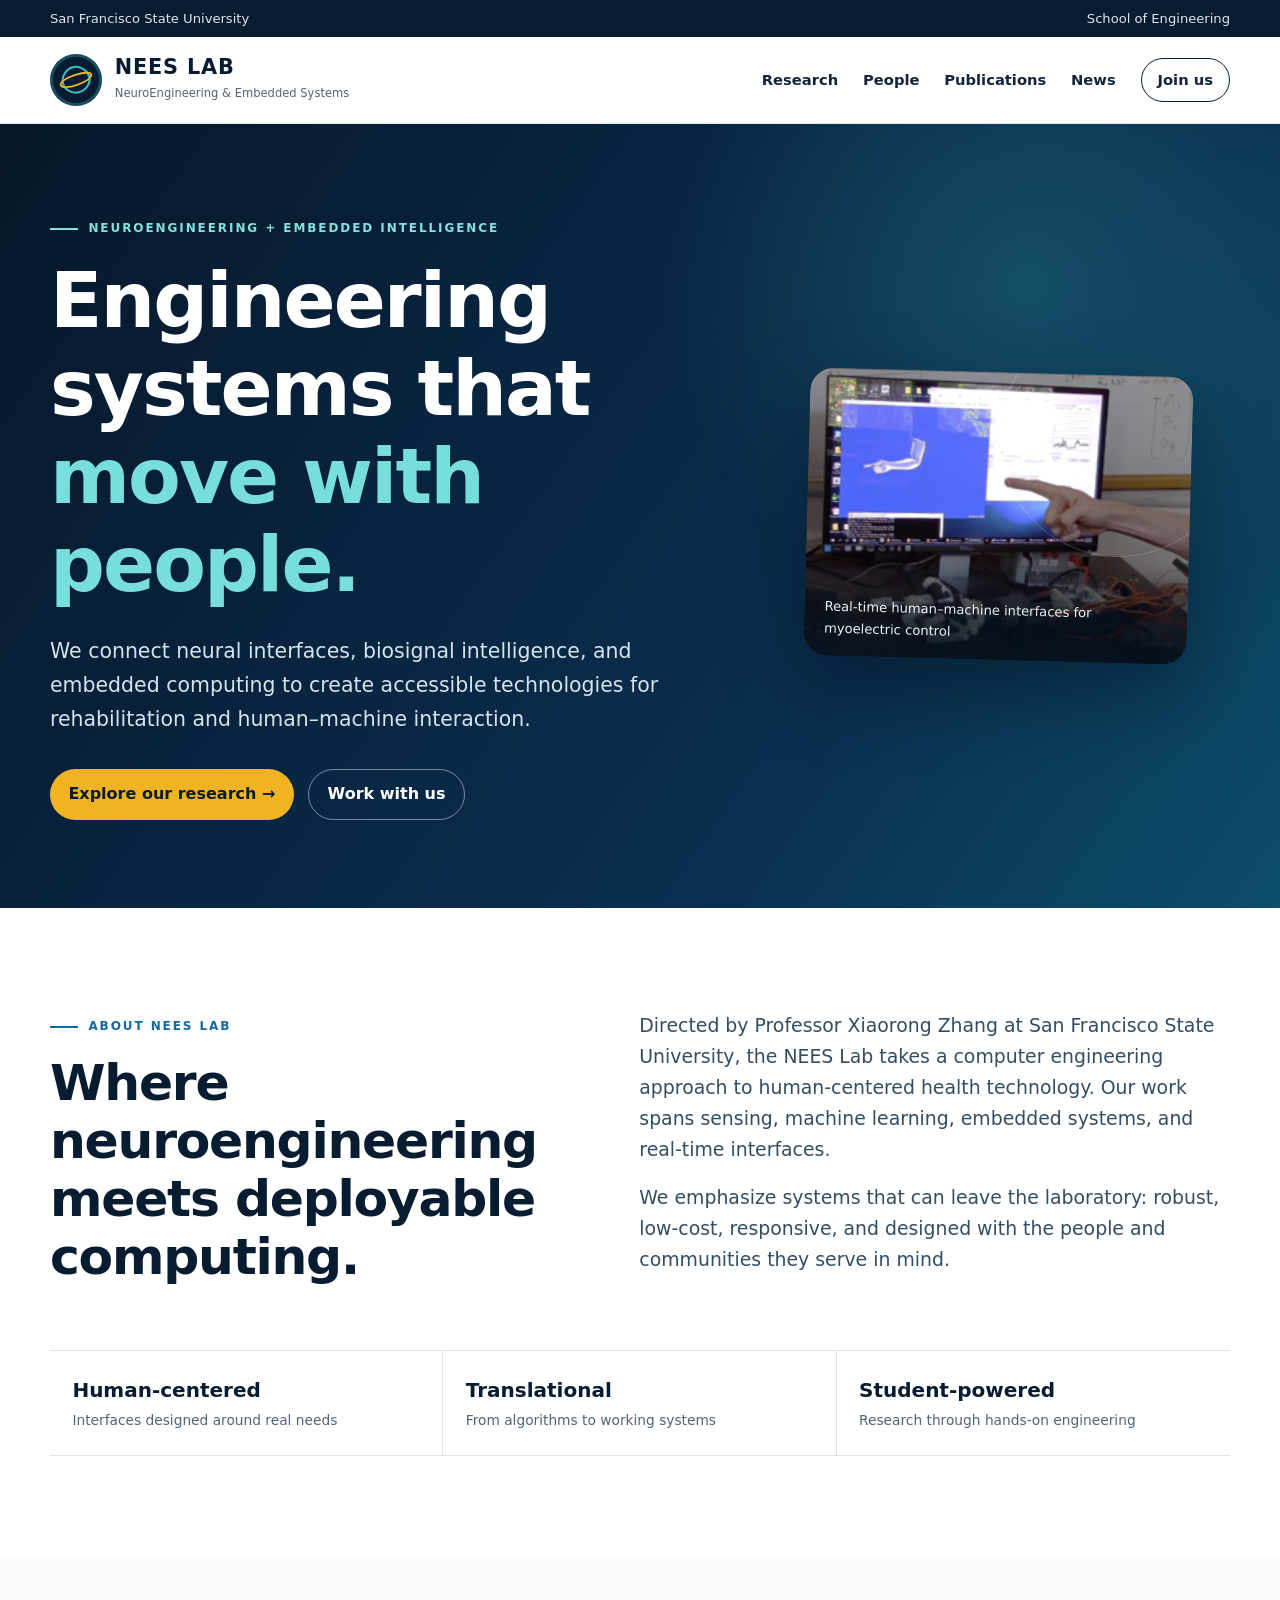
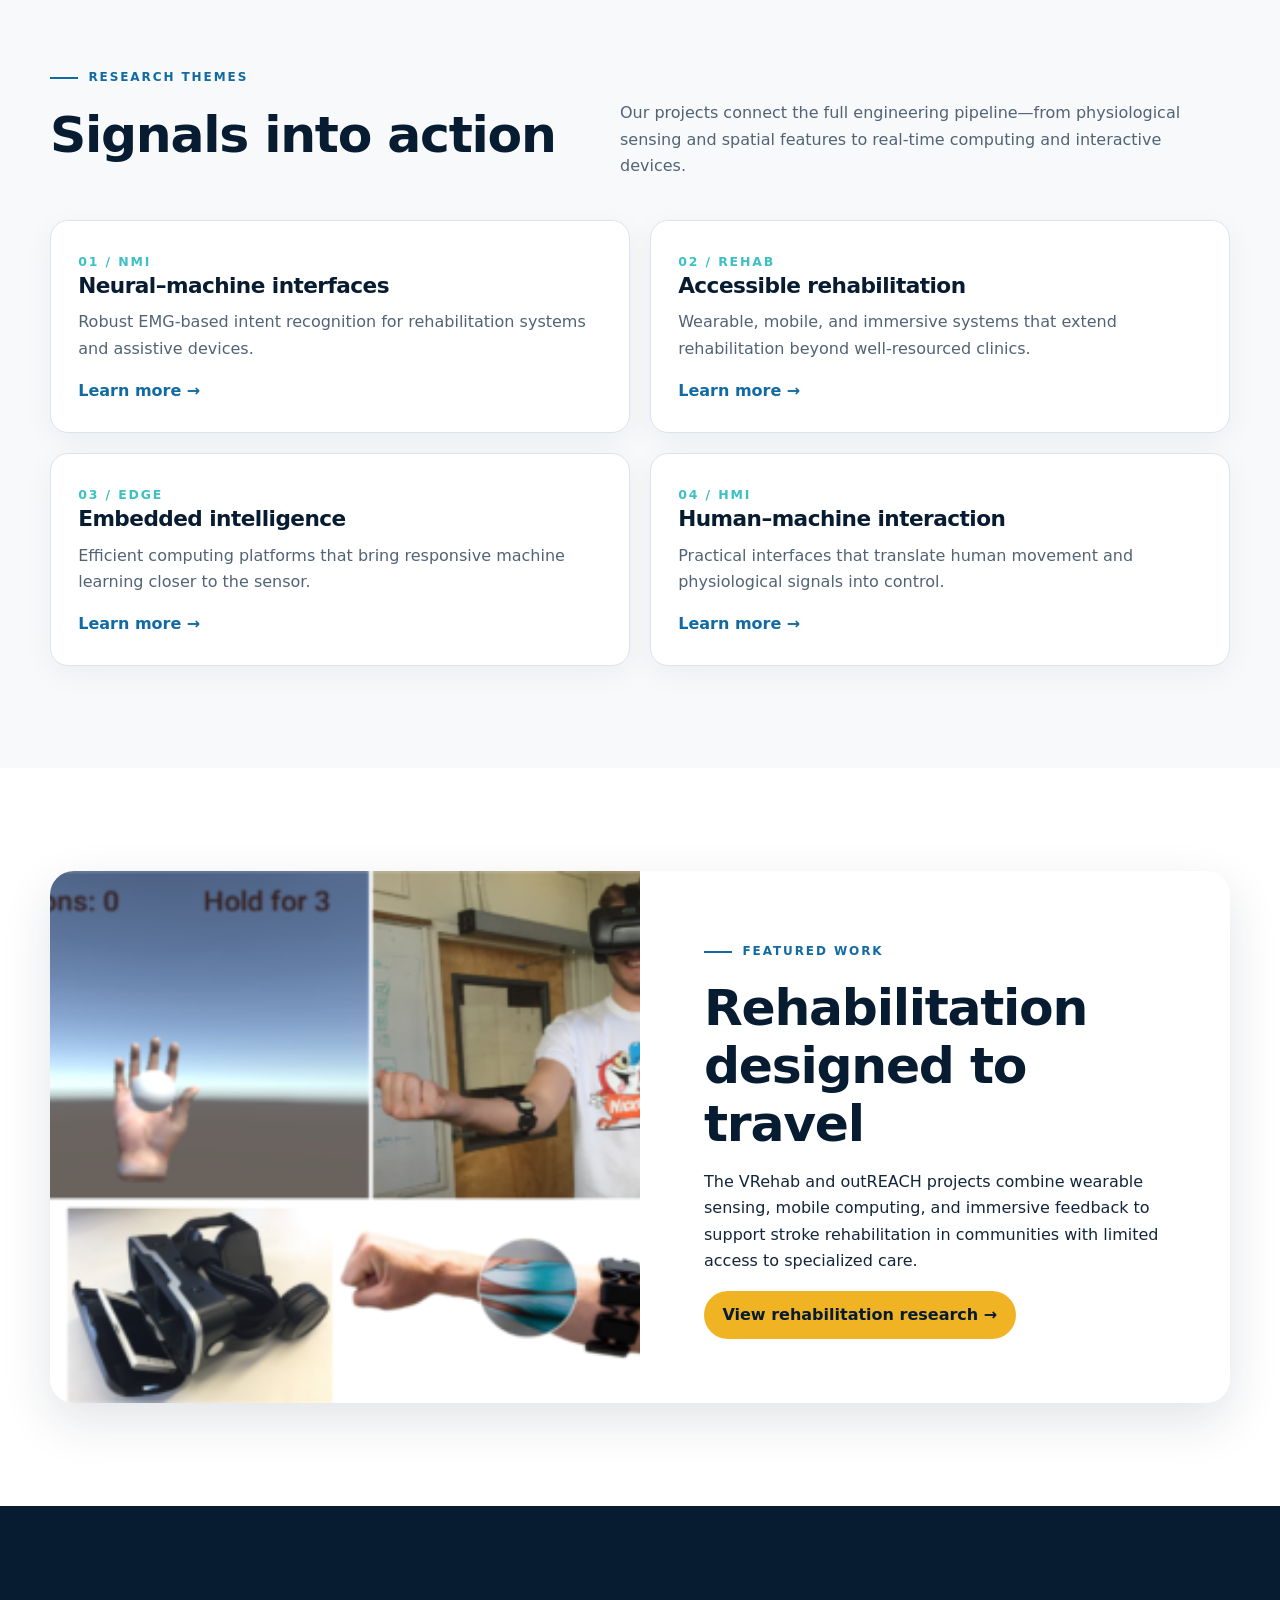
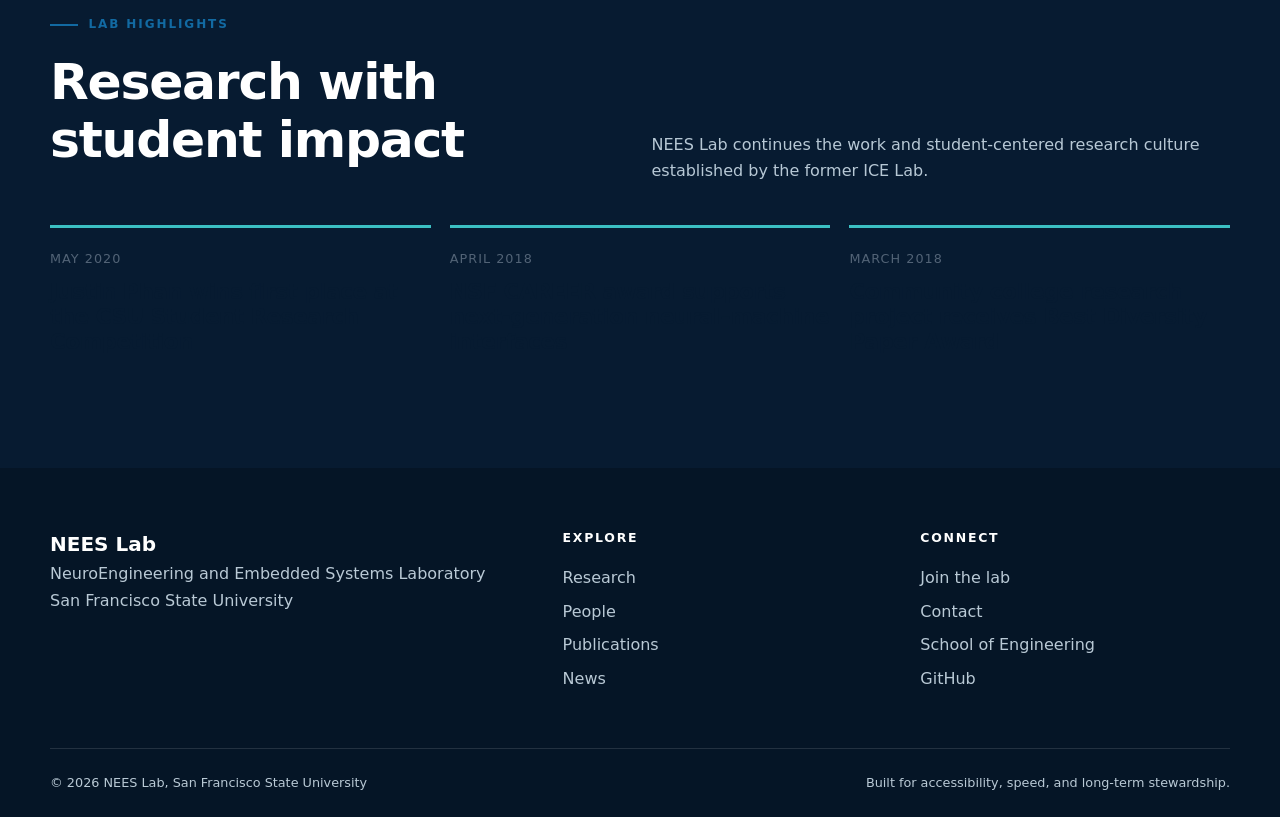
==== index.html @ 04b78733 "Build initial NEES Lab website" ====
<!doctype html>
<html lang="en">
<head>
  <meta charset="utf-8"><meta name="viewport" content="width=device-width, initial-scale=1">
  <title>NEES Lab | NeuroEngineering & Embedded Systems at SFSU</title>
  <meta name="description" content="The NeuroEngineering and Embedded Systems Laboratory at San Francisco State University develops intelligent, human-centered systems for health and rehabilitation.">
  <link rel="canonical" href="https://sfsu-neeslab.github.io/"><link rel="stylesheet" href="/assets/site.css"><script src="/assets/site.js" defer></script>
</head>
<body>
  <site-header page="home"></site-header>
  <main id="main">
    <section class="hero">
      <div class="container hero-grid">
        <div><div class="eyebrow">NeuroEngineering + embedded intelligence</div><h1>Engineering systems that <em>move with people.</em></h1><p class="hero-lede">We connect neural interfaces, biosignal intelligence, and embedded computing to create accessible technologies for rehabilitation and human–machine interaction.</p><div class="button-row"><a class="button button-primary" href="/research.html">Explore our research →</a><a class="button button-ghost" href="/join.html">Work with us</a></div></div>
        <figure class="hero-visual hero-image"><img src="/images/emg-interface.png" alt="A researcher demonstrates an EMG-controlled robotic hand system"><figcaption>Real-time human–machine interfaces for myoelectric control</figcaption></figure>
      </div>
    </section>

    <section class="section"><div class="container"><div class="intro-grid"><div><div class="eyebrow">About NEES Lab</div><h2>Where neuroengineering meets deployable computing.</h2></div><div class="intro-copy"><p>Directed by Professor Xiaorong Zhang at San Francisco State University, the NEES Lab takes a computer engineering approach to human-centered health technology. Our work spans sensing, machine learning, embedded systems, and real-time interfaces.</p><p>We emphasize systems that can leave the laboratory: robust, low-cost, responsive, and designed with the people and communities they serve in mind.</p></div></div><div class="fact-strip"><div class="fact"><strong>Human-centered</strong><span>Interfaces designed around real needs</span></div><div class="fact"><strong>Translational</strong><span>From algorithms to working systems</span></div><div class="fact"><strong>Student-powered</strong><span>Research through hands-on engineering</span></div></div></div></section>

    <section class="section section-soft"><div class="container"><div class="section-head"><div><div class="eyebrow">Research themes</div><h2>Signals into action</h2></div><p>Our projects connect the full engineering pipeline—from physiological sensing and spatial features to real-time computing and interactive devices.</p></div><div class="card-grid"><article class="card"><span class="card-number">01 / NMI</span><h3>Neural–machine interfaces</h3><p>Robust EMG-based intent recognition for rehabilitation systems and assistive devices.</p><a class="card-link" href="/research.html#nmi">Learn more →</a></article><article class="card"><span class="card-number">02 / REHAB</span><h3>Accessible rehabilitation</h3><p>Wearable, mobile, and immersive systems that extend rehabilitation beyond well-resourced clinics.</p><a class="card-link" href="/research.html#rehab">Learn more →</a></article><article class="card"><span class="card-number">03 / EDGE</span><h3>Embedded intelligence</h3><p>Efficient computing platforms that bring responsive machine learning closer to the sensor.</p><a class="card-link" href="/research.html#embedded">Learn more →</a></article><article class="card"><span class="card-number">04 / HMI</span><h3>Human–machine interaction</h3><p>Practical interfaces that translate human movement and physiological signals into control.</p><a class="card-link" href="/research.html#hmi">Learn more →</a></article></div></div></section>

    <section class="section"><div class="container"><div class="feature"><div class="feature-media"><img src="/images/vrehab.png" alt="VRehab virtual-reality and wearable sensing system"></div><div class="feature-copy"><div class="eyebrow">Featured work</div><h2>Rehabilitation designed to travel</h2><p>The VRehab and outREACH projects combine wearable sensing, mobile computing, and immersive feedback to support stroke rehabilitation in communities with limited access to specialized care.</p><a class="button button-primary" href="/research.html#rehab">View rehabilitation research →</a></div></div></div></section>

    <section class="section section-dark"><div class="container"><div class="section-head"><div><div class="eyebrow">Lab highlights</div><h2>Research with student impact</h2></div><p>NEES Lab continues the work and student-centered research culture established by the former ICE Lab.</p></div><div class="news-grid"><article class="news-card"><time datetime="2020-05-02">May 2020</time><h3><a href="/news.html">Justin Phan wins first place at the CSU Student Research Competition</a></h3></article><article class="news-card"><time datetime="2018-04-11">April 2018</time><h3><a href="/news.html">NSF CAREER award supports next-generation neural–machine interfaces</a></h3></article><article class="news-card"><time datetime="2018-03-28">March 2018</time><h3><a href="/news.html">Community college research project receives Best Diversity Paper Award</a></h3></article></div></div></section>
  </main>
  <site-footer></site-footer>
</body></html>
---- assets/site.css ----
:root {
  --ink: #13253a;
  --ink-soft: #526376;
  --navy: #071b31;
  --blue: #126aa2;
  --cyan: #3bc0c3;
  --gold: #f0b323;
  --paper: #f7f9fb;
  --white: #ffffff;
  --line: #dce4ea;
  --shadow: 0 18px 50px rgba(10, 34, 55, 0.12);
  --radius: 18px;
  --max: 1180px;
}

* { box-sizing: border-box; }
html { scroll-behavior: smooth; }
body {
  margin: 0;
  color: var(--ink);
  background: var(--white);
  font-family: Inter, ui-sans-serif, system-ui, -apple-system, BlinkMacSystemFont, "Segoe UI", sans-serif;
  line-height: 1.65;
  -webkit-font-smoothing: antialiased;
}
img { max-width: 100%; display: block; }
a { color: var(--blue); text-decoration-thickness: 1px; text-underline-offset: 3px; }
a:hover { color: #0a527e; }
h1, h2, h3, h4 { color: var(--navy); line-height: 1.15; letter-spacing: -0.025em; }
h1 { font-size: clamp(2.6rem, 7vw, 5.7rem); margin: 0; }
h2 { font-size: clamp(2rem, 4vw, 3.15rem); margin: 0 0 1rem; }
h3 { font-size: 1.35rem; margin: 0 0 0.65rem; }
p { margin: 0 0 1rem; }
.container { width: min(calc(100% - 2.5rem), var(--max)); margin-inline: auto; }
.skip-link { position: absolute; left: -9999px; top: 0; z-index: 100; background: var(--gold); color: var(--navy); padding: .7rem 1rem; }
.skip-link:focus { left: 1rem; top: 1rem; }

.institution-bar { background: var(--navy); color: #dce8f1; font-size: .82rem; }
.institution-bar .container { display: flex; justify-content: space-between; gap: 1rem; padding-block: .48rem; }
.institution-bar a { color: inherit; text-decoration: none; }
.site-header { position: relative; z-index: 20; background: rgba(255,255,255,.97); border-bottom: 1px solid var(--line); }
.nav-shell { min-height: 86px; display: flex; align-items: center; justify-content: space-between; gap: 2rem; }
.brand { display: flex; align-items: center; gap: .8rem; color: var(--navy); text-decoration: none; }
.brand:hover { color: var(--navy); }
.brand-mark { width: 52px; height: 52px; flex: 0 0 auto; border-radius: 50%; position: relative; background: var(--navy); box-shadow: inset 0 0 0 3px rgba(59,192,195,.3); }
.brand-mark::before, .brand-mark::after { content: ""; position: absolute; inset: 12px; border: 2px solid var(--cyan); border-radius: 50% 45% 55% 48%; transform: rotate(32deg); }
.brand-mark::after { inset: 20px 9px; border-color: var(--gold); transform: rotate(-18deg); }
.brand-name { display: block; font-weight: 850; font-size: 1.3rem; letter-spacing: .04em; line-height: 1; }
.brand-full { display: block; color: var(--ink-soft); font-size: .72rem; margin-top: .35rem; white-space: nowrap; }
.site-nav { display: flex; align-items: center; gap: 1.55rem; }
.site-nav a { color: var(--ink); font-size: .92rem; font-weight: 650; text-decoration: none; padding-block: 1.9rem; position: relative; }
.site-nav a::after { content: ""; position: absolute; left: 0; right: 100%; bottom: 1.25rem; height: 2px; background: var(--cyan); transition: right .2s ease; }
.site-nav a:hover::after, .site-nav a[aria-current="page"]::after { right: 0; }
.nav-join { border: 1px solid var(--navy); border-radius: 999px; padding: .55rem 1rem !important; }
.nav-join::after { display: none; }
.menu-button { display: none; border: 0; background: transparent; color: var(--navy); padding: .5rem; font: inherit; font-weight: 700; }

.hero { overflow: hidden; color: var(--white); background: radial-gradient(circle at 80% 20%, rgba(59,192,195,.22), transparent 30%), linear-gradient(125deg, #06172a 0%, #0a2f50 68%, #0c4e6b 100%); }
.hero-grid { min-height: 650px; display: grid; grid-template-columns: 1.15fr .85fr; align-items: center; gap: clamp(2rem, 7vw, 7rem); padding-block: 5.5rem; }
.eyebrow { display: inline-flex; align-items: center; gap: .65rem; color: var(--blue); text-transform: uppercase; letter-spacing: .16em; font-weight: 800; font-size: .75rem; margin-bottom: 1.1rem; }
.eyebrow::before { content: ""; width: 28px; height: 2px; background: currentColor; }
.hero .eyebrow { color: #84e1df; }
.hero h1 { color: var(--white); font-size: clamp(3.1rem, 6vw, 5.65rem); max-width: 820px; }
.hero h1 em { color: #78dedb; font-style: normal; }
.hero-lede { color: #d5e3ec; font-size: clamp(1.08rem, 2vw, 1.28rem); max-width: 670px; margin: 1.6rem 0 2rem; }
.button-row { display: flex; flex-wrap: wrap; gap: .9rem; }
.button { display: inline-flex; align-items: center; justify-content: center; gap: .5rem; min-height: 48px; padding: .7rem 1.15rem; border-radius: 999px; font-weight: 750; text-decoration: none; transition: transform .15s ease, background .15s ease; }
.button:hover { transform: translateY(-2px); }
.button-primary { background: var(--gold); color: var(--navy); }
.button-primary:hover { color: var(--navy); background: #ffc53d; }
.button-ghost { color: var(--white); border: 1px solid rgba(255,255,255,.45); }
.button-ghost:hover { color: var(--white); background: rgba(255,255,255,.08); }
.hero-visual { position: relative; }
.hero-visual::before { content: ""; position: absolute; width: 62%; aspect-ratio: 1; right: -12%; top: -20%; border: 1px solid rgba(255,255,255,.18); border-radius: 50%; }
.hero-image { position: relative; border-radius: 24px; overflow: hidden; box-shadow: 0 30px 80px rgba(0,0,0,.35); transform: rotate(1.5deg); }
.hero-image img { width: 100%; aspect-ratio: 4/3; object-fit: cover; }
.hero-image figcaption { position: absolute; inset: auto 0 0; padding: 2.5rem 1.25rem 1rem; background: linear-gradient(transparent, rgba(3,18,31,.92)); color: #e8f3f7; font-size: .82rem; }

.section { padding-block: clamp(4.5rem, 8vw, 7.5rem); }
.section-soft { background: var(--paper); }
.section-dark { background: var(--navy); color: #dce8f1; }
.section-dark h2, .section-dark h3 { color: var(--white); }
.section-head { display: flex; align-items: end; justify-content: space-between; gap: 2rem; margin-bottom: 2.5rem; }
.section-head p { max-width: 610px; color: var(--ink-soft); margin: 0; }
.section-dark .section-head p { color: #b7c8d5; }
.intro-grid { display: grid; grid-template-columns: .8fr 1.2fr; gap: clamp(2rem, 8vw, 7rem); align-items: start; }
.intro-copy { font-size: 1.18rem; color: #334d62; }
.fact-strip { display: grid; grid-template-columns: repeat(3, 1fr); border-top: 1px solid var(--line); border-bottom: 1px solid var(--line); margin-top: 3rem; }
.fact { padding: 1.4rem; border-right: 1px solid var(--line); }
.fact:last-child { border-right: 0; }
.fact strong { display: block; color: var(--navy); font-size: 1.25rem; }
.fact span { color: var(--ink-soft); font-size: .86rem; }
.card-grid { display: grid; grid-template-columns: repeat(2, 1fr); gap: 1.25rem; }
.card { background: var(--white); border: 1px solid var(--line); border-radius: var(--radius); padding: 1.7rem; box-shadow: 0 8px 30px rgba(17,43,64,.05); }
.card-number { color: var(--cyan); font-size: .78rem; font-weight: 850; letter-spacing: .15em; }
.card p { color: var(--ink-soft); }
.card-link { font-weight: 750; text-decoration: none; }
.feature { display: grid; grid-template-columns: 1fr 1fr; background: var(--white); border-radius: 24px; overflow: hidden; box-shadow: var(--shadow); }
.feature-media img { width: 100%; height: 100%; min-height: 420px; object-fit: cover; }
.feature-copy { padding: clamp(2rem, 5vw, 4rem); align-self: center; }
.news-grid { display: grid; grid-template-columns: repeat(3, 1fr); gap: 1.2rem; }
.news-card { border-top: 3px solid var(--cyan); padding-top: 1.1rem; }
.news-card time { color: var(--ink-soft); font-size: .8rem; text-transform: uppercase; letter-spacing: .08em; }
.news-card h3 { margin-top: .55rem; }
.news-card a { color: var(--navy); text-decoration: none; }

.page-hero { padding-block: 5rem 4.2rem; background: linear-gradient(120deg, #edf5f7, #f8fafb 65%); border-bottom: 1px solid var(--line); }
.page-hero h1 { font-size: clamp(2.8rem, 6vw, 5rem); max-width: 850px; }
.page-hero p { max-width: 710px; color: var(--ink-soft); font-size: 1.17rem; margin-top: 1.2rem; }
.project { display: grid; grid-template-columns: .38fr .62fr; gap: clamp(2rem, 6vw, 5.5rem); padding-block: 3.5rem; border-bottom: 1px solid var(--line); }
.project:last-child { border-bottom: 0; }
.project-label { color: var(--blue); font-weight: 800; text-transform: uppercase; letter-spacing: .13em; font-size: .75rem; }
.project-body p, .prose p { color: #40556a; }
.project-body ul, .prose ul { padding-left: 1.2rem; color: #40556a; }
.project-image { margin-top: 1.5rem; border-radius: var(--radius); overflow: hidden; background: var(--paper); }
.project-image img { width: 100%; max-height: 440px; object-fit: cover; }
.callout { padding: 1.35rem 1.5rem; border-left: 4px solid var(--gold); background: #fff8e6; border-radius: 0 12px 12px 0; margin: 1.5rem 0; }
.person-feature { display: grid; grid-template-columns: 240px 1fr; gap: 2.5rem; align-items: start; }
.portrait { border-radius: var(--radius); overflow: hidden; background: var(--paper); }
.portrait img { width: 100%; aspect-ratio: 4/5; object-fit: cover; image-rendering: auto; }
.person-meta { color: var(--blue); font-weight: 750; }
.contact-list { list-style: none; padding: 0; }
.contact-list li { margin-bottom: .4rem; }
.alumni-grid { display: grid; grid-template-columns: repeat(2, 1fr); gap: 1rem; }
.person-card { border: 1px solid var(--line); border-radius: 14px; padding: 1.25rem; }
.person-card h3 { font-size: 1.05rem; }
.person-card p { margin: 0; color: var(--ink-soft); font-size: .9rem; }
.publication-tools { display: flex; align-items: center; flex-wrap: wrap; gap: .6rem; margin-bottom: 2rem; }
.filter-button { border: 1px solid var(--line); background: var(--white); color: var(--ink); border-radius: 999px; padding: .5rem .9rem; font: inherit; font-weight: 700; cursor: pointer; }
.filter-button.active { background: var(--navy); color: var(--white); border-color: var(--navy); }
.publication-list { list-style: none; padding: 0; margin: 0; }
.publication { display: grid; grid-template-columns: 75px 1fr; gap: 1.3rem; padding: 1.4rem 0; border-top: 1px solid var(--line); }
.publication-year { color: var(--blue); font-weight: 850; }
.publication-title { font-weight: 760; color: var(--navy); }
.publication-detail { color: var(--ink-soft); font-size: .92rem; margin-top: .25rem; }
.timeline { max-width: 860px; }
.timeline-item { display: grid; grid-template-columns: 120px 1fr; gap: 1.5rem; padding: 1.7rem 0; border-top: 1px solid var(--line); }
.timeline-item time { color: var(--blue); font-size: .86rem; font-weight: 800; }
.timeline-item h2 { font-size: 1.4rem; margin-bottom: .5rem; }
.join-grid, .contact-grid { display: grid; grid-template-columns: 1.1fr .9fr; gap: clamp(2rem, 7vw, 6rem); }
.steps { counter-reset: step; list-style: none; padding: 0; }
.steps li { counter-increment: step; position: relative; padding: 0 0 1.6rem 3.2rem; }
.steps li::before { content: counter(step); position: absolute; left: 0; top: -.15rem; width: 2.2rem; height: 2.2rem; display: grid; place-items: center; border-radius: 50%; background: var(--navy); color: var(--white); font-weight: 800; }
.contact-panel { background: var(--navy); color: #dce8f1; border-radius: var(--radius); padding: 2rem; }
.contact-panel h2, .contact-panel h3 { color: var(--white); }
.contact-panel a { color: #87e2df; }

.site-footer { background: #051526; color: #b9c9d5; padding-block: 3.8rem 1.5rem; }
.footer-grid { display: grid; grid-template-columns: 1.2fr .8fr .8fr; gap: 3rem; }
.footer-brand { color: var(--white); font-weight: 850; font-size: 1.25rem; }
.footer-heading { color: var(--white); font-size: .78rem; text-transform: uppercase; letter-spacing: .14em; font-weight: 800; }
.footer-links { list-style: none; padding: 0; }
.footer-links li { margin-bottom: .45rem; }
.footer-links a { color: #b9c9d5; text-decoration: none; }
.footer-bottom { border-top: 1px solid rgba(255,255,255,.12); padding-top: 1.4rem; margin-top: 2.5rem; display: flex; justify-content: space-between; gap: 1rem; font-size: .8rem; }

@media (max-width: 900px) {
  .menu-button { display: block; }
  .site-nav { display: none; position: absolute; left: 0; right: 0; top: 100%; background: var(--white); border-bottom: 1px solid var(--line); padding: 1rem 1.25rem 1.5rem; flex-direction: column; align-items: stretch; gap: 0; box-shadow: var(--shadow); }
  .site-nav.open { display: flex; }
  .site-nav a { padding: .75rem 0; }
  .site-nav a::after { display: none; }
  .nav-join { border: 0; padding: .75rem 0 !important; }
  .hero-grid, .intro-grid, .feature, .project, .join-grid, .contact-grid { grid-template-columns: 1fr; }
  .hero-grid { min-height: auto; padding-block: 4.5rem; }
  .hero-visual { max-width: 620px; }
  .project { gap: 1rem; }
  .news-grid { grid-template-columns: 1fr 1fr; }
}

@media (max-width: 640px) {
  .container { width: min(calc(100% - 1.5rem), var(--max)); }
  .institution-bar .container { justify-content: center; }
  .institution-bar span:last-child { display: none; }
  .brand-full { display: none; }
  .nav-shell { min-height: 72px; }
  .brand-mark { width: 44px; height: 44px; }
  .card-grid, .news-grid, .alumni-grid, .footer-grid { grid-template-columns: 1fr; }
  .section-head { align-items: start; flex-direction: column; }
  .fact-strip { grid-template-columns: 1fr; }
  .fact { border-right: 0; border-bottom: 1px solid var(--line); }
  .fact:last-child { border-bottom: 0; }
  .person-feature { grid-template-columns: 1fr; }
  .portrait { max-width: 230px; }
  .publication, .timeline-item { grid-template-columns: 1fr; gap: .4rem; }
  .footer-bottom { flex-direction: column; }
}

@media (prefers-reduced-motion: reduce) {
  html { scroll-behavior: auto; }
  *, *::before, *::after { transition-duration: .01ms !important; }
}
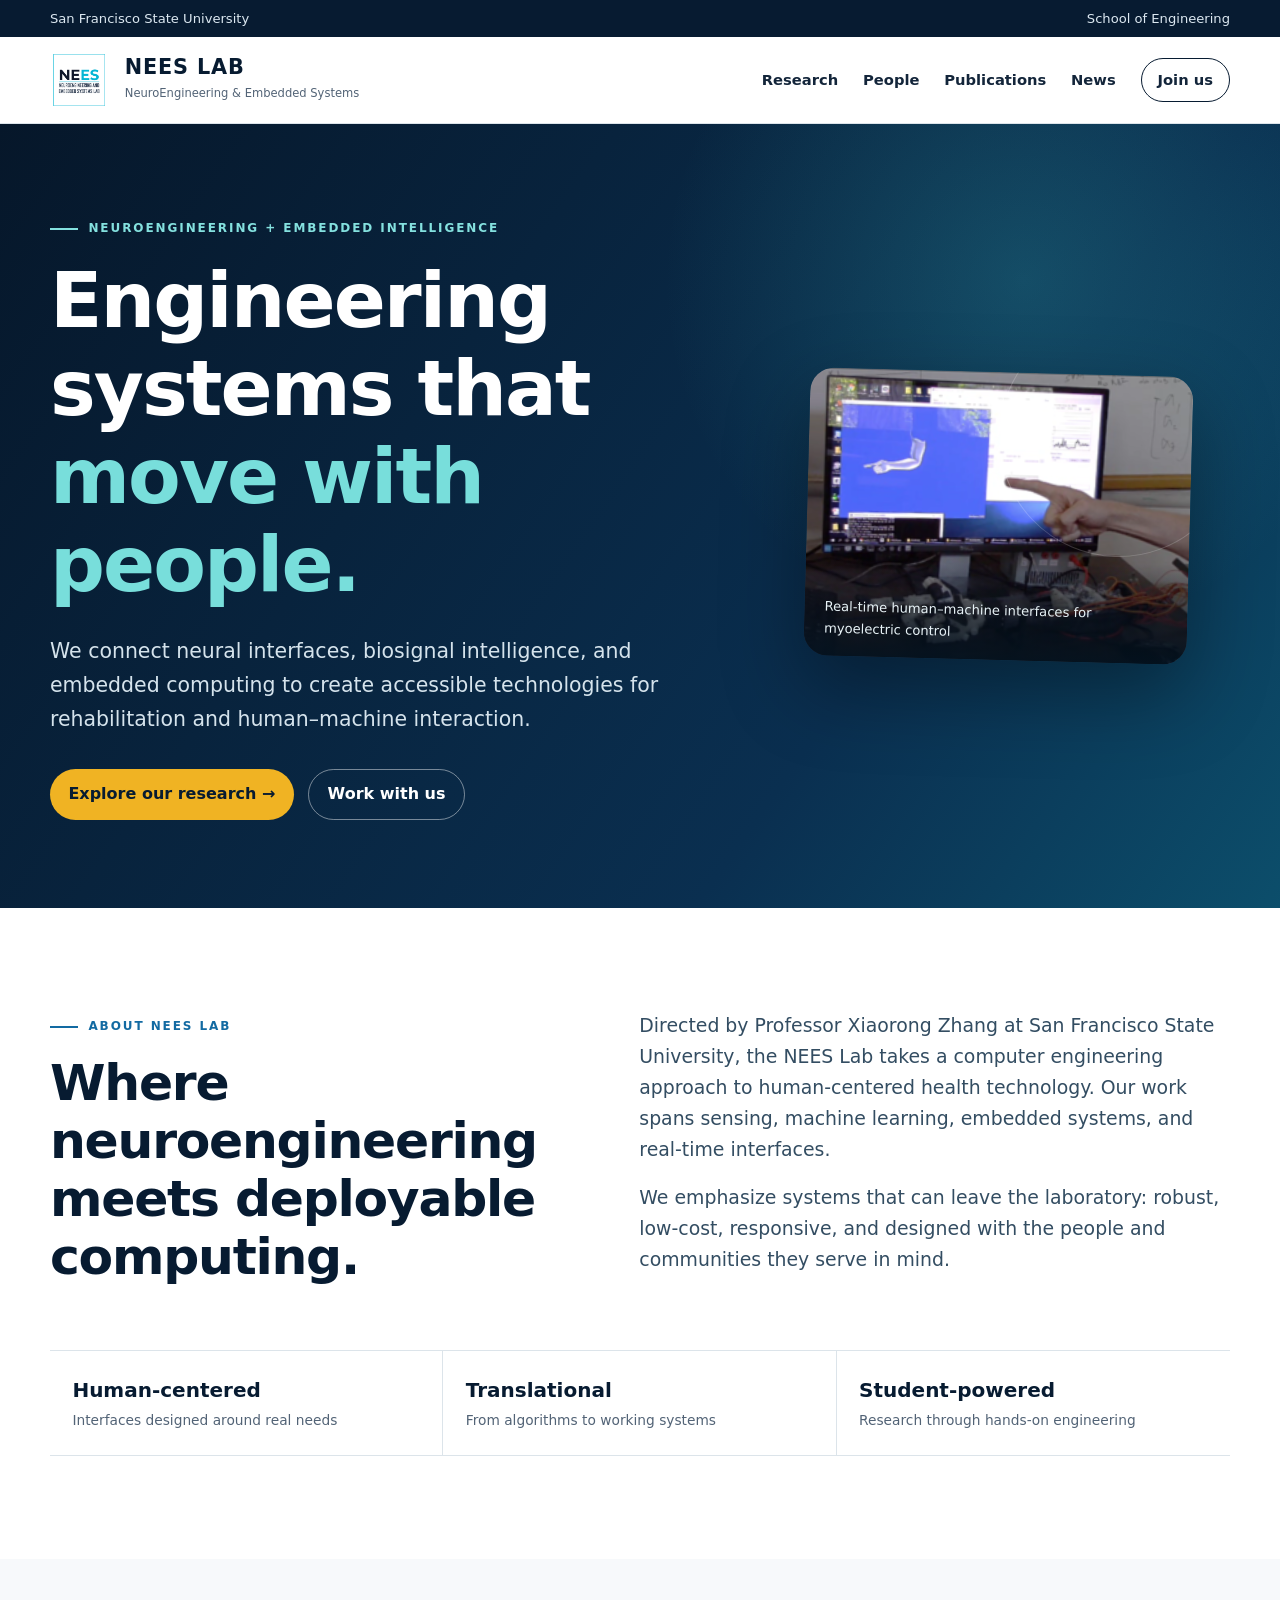
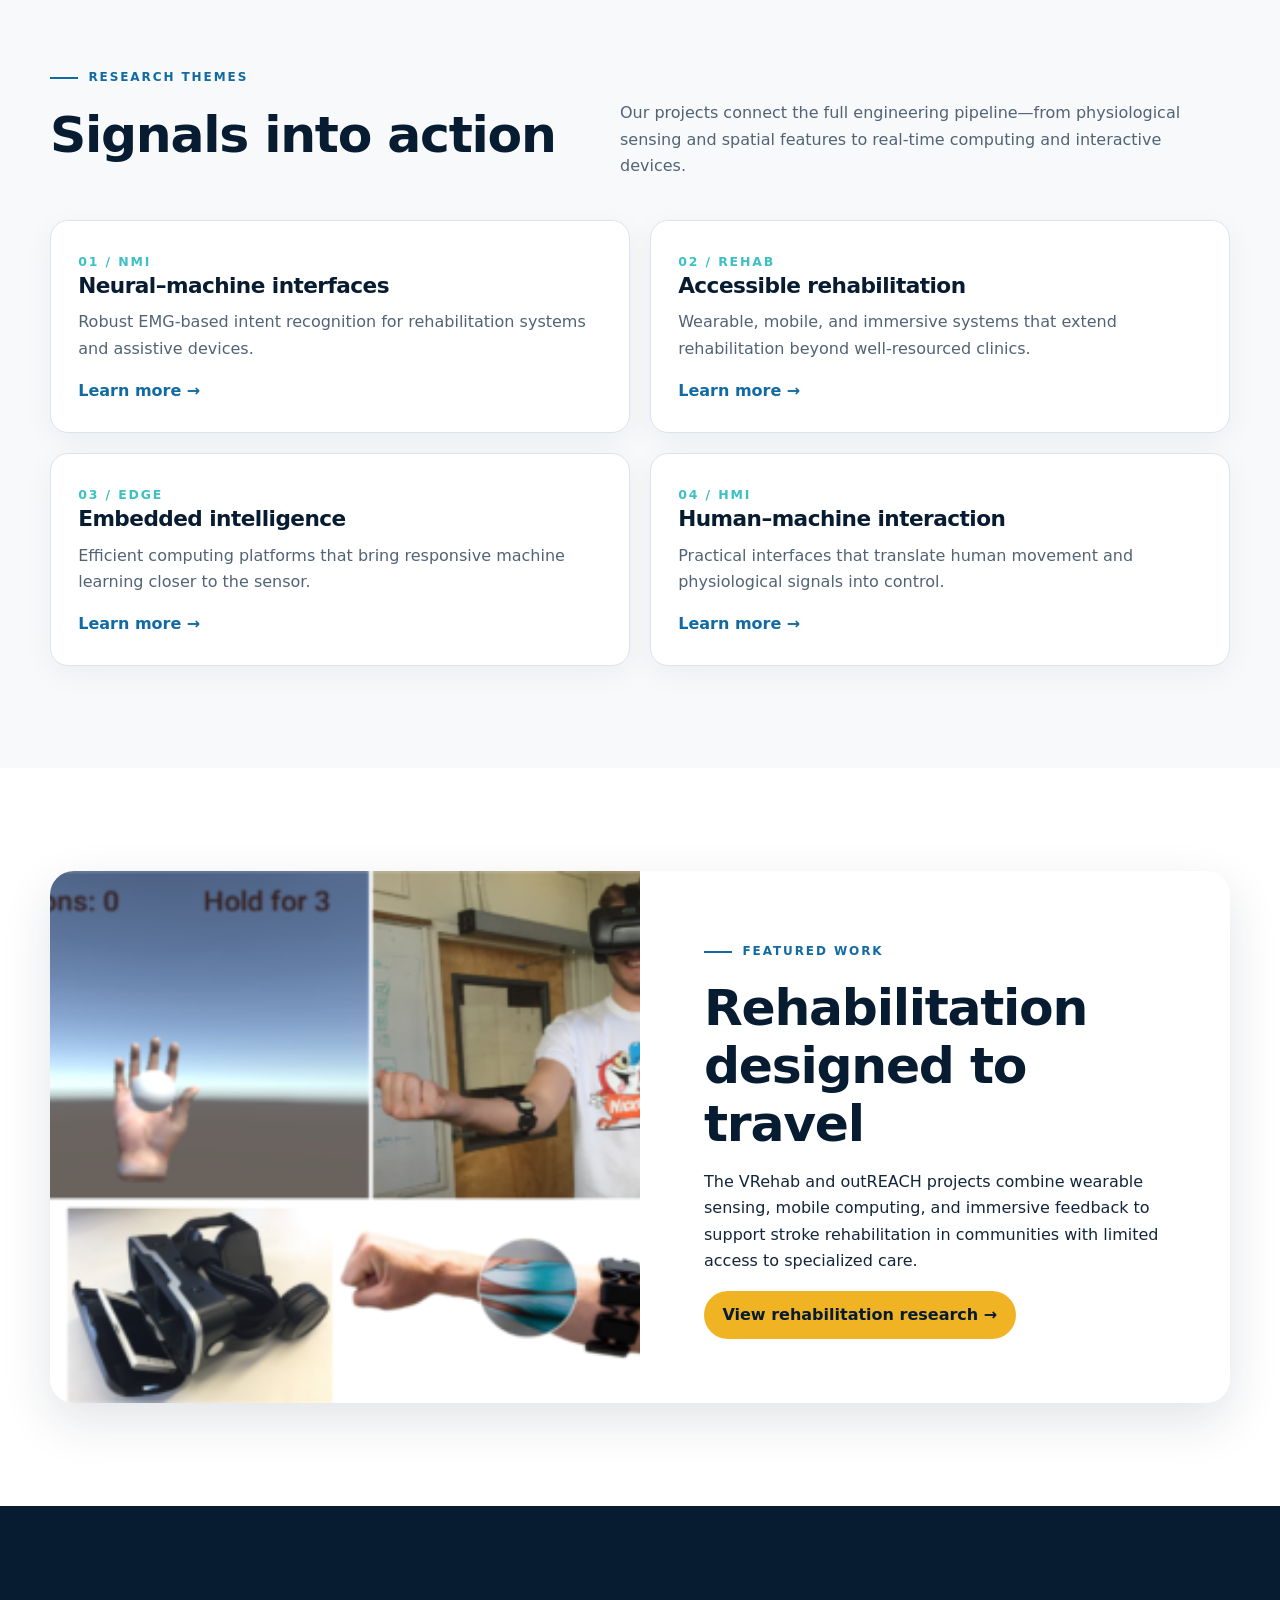
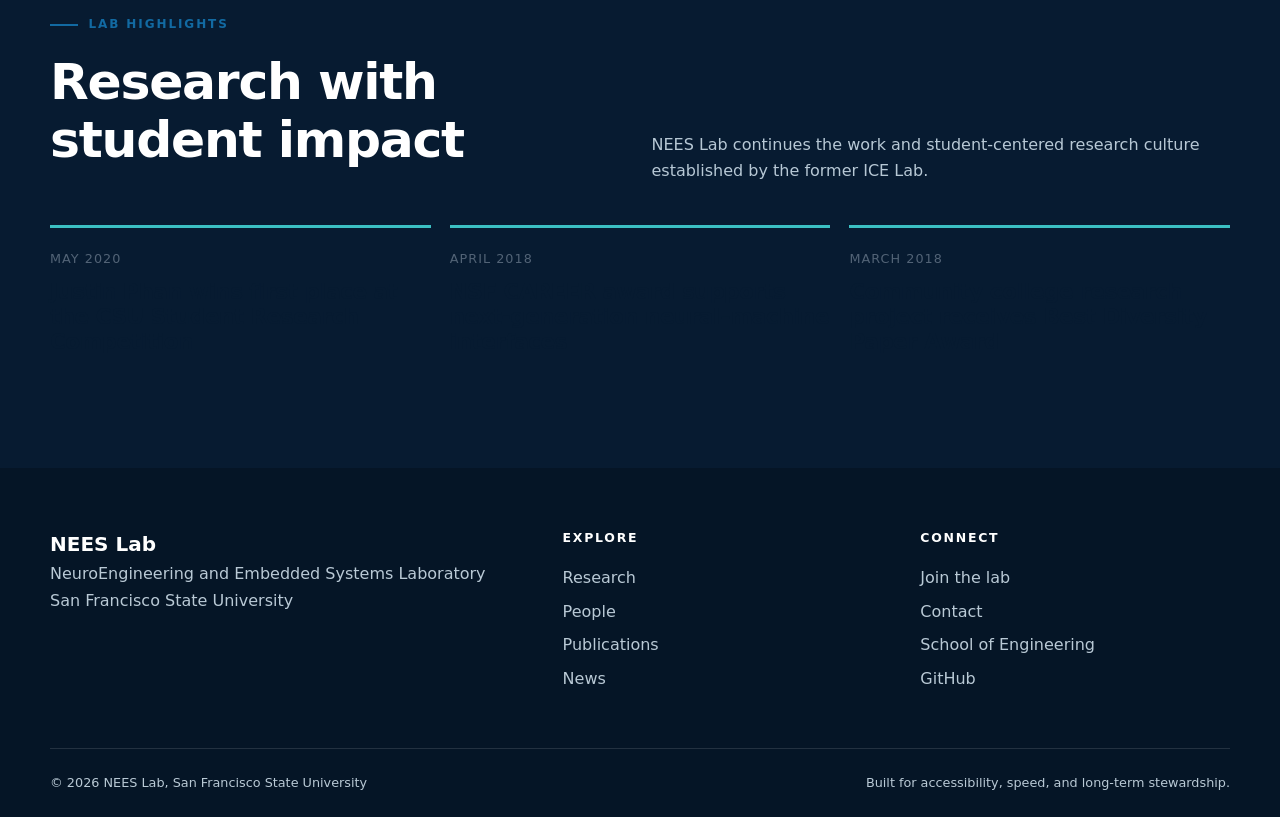
==== commit 5ca7e6a6: "Use official NEES Lab logo" ====
--- a/index.html
+++ b/index.html
@@ -4,7 +4,7 @@
   <meta charset="utf-8"><meta name="viewport" content="width=device-width, initial-scale=1">
   <title>NEES Lab | NeuroEngineering & Embedded Systems at SFSU</title>
   <meta name="description" content="The NeuroEngineering and Embedded Systems Laboratory at San Francisco State University develops intelligent, human-centered systems for health and rehabilitation.">
-  <link rel="canonical" href="https://sfsu-neeslab.github.io/"><link rel="stylesheet" href="/assets/site.css"><script src="/assets/site.js" defer></script>
+  <link rel="canonical" href="https://sfsu-neeslab.github.io/"><link rel="icon" href="/images/nees-logo.png" type="image/png"><link rel="stylesheet" href="/assets/site.css"><script src="/assets/site.js" defer></script>
 </head>
 <body>
   <site-header page="home"></site-header>
--- a/assets/site.css
+++ b/assets/site.css
@@ -42,9 +42,7 @@
 .nav-shell { min-height: 86px; display: flex; align-items: center; justify-content: space-between; gap: 2rem; }
 .brand { display: flex; align-items: center; gap: .8rem; color: var(--navy); text-decoration: none; }
 .brand:hover { color: var(--navy); }
-.brand-mark { width: 52px; height: 52px; flex: 0 0 auto; border-radius: 50%; position: relative; background: var(--navy); box-shadow: inset 0 0 0 3px rgba(59,192,195,.3); }
-.brand-mark::before, .brand-mark::after { content: ""; position: absolute; inset: 12px; border: 2px solid var(--cyan); border-radius: 50% 45% 55% 48%; transform: rotate(32deg); }
-.brand-mark::after { inset: 20px 9px; border-color: var(--gold); transform: rotate(-18deg); }
+.brand-logo { width: 62px; height: 62px; flex: 0 0 auto; object-fit: contain; }
 .brand-name { display: block; font-weight: 850; font-size: 1.3rem; letter-spacing: .04em; line-height: 1; }
 .brand-full { display: block; color: var(--ink-soft); font-size: .72rem; margin-top: .35rem; white-space: nowrap; }
 .site-nav { display: flex; align-items: center; gap: 1.55rem; }
@@ -174,7 +172,7 @@
   .institution-bar span:last-child { display: none; }
   .brand-full { display: none; }
   .nav-shell { min-height: 72px; }
-  .brand-mark { width: 44px; height: 44px; }
+  .brand-logo { width: 50px; height: 50px; }
   .card-grid, .news-grid, .alumni-grid, .footer-grid { grid-template-columns: 1fr; }
   .section-head { align-items: start; flex-direction: column; }
   .fact-strip { grid-template-columns: 1fr; }
